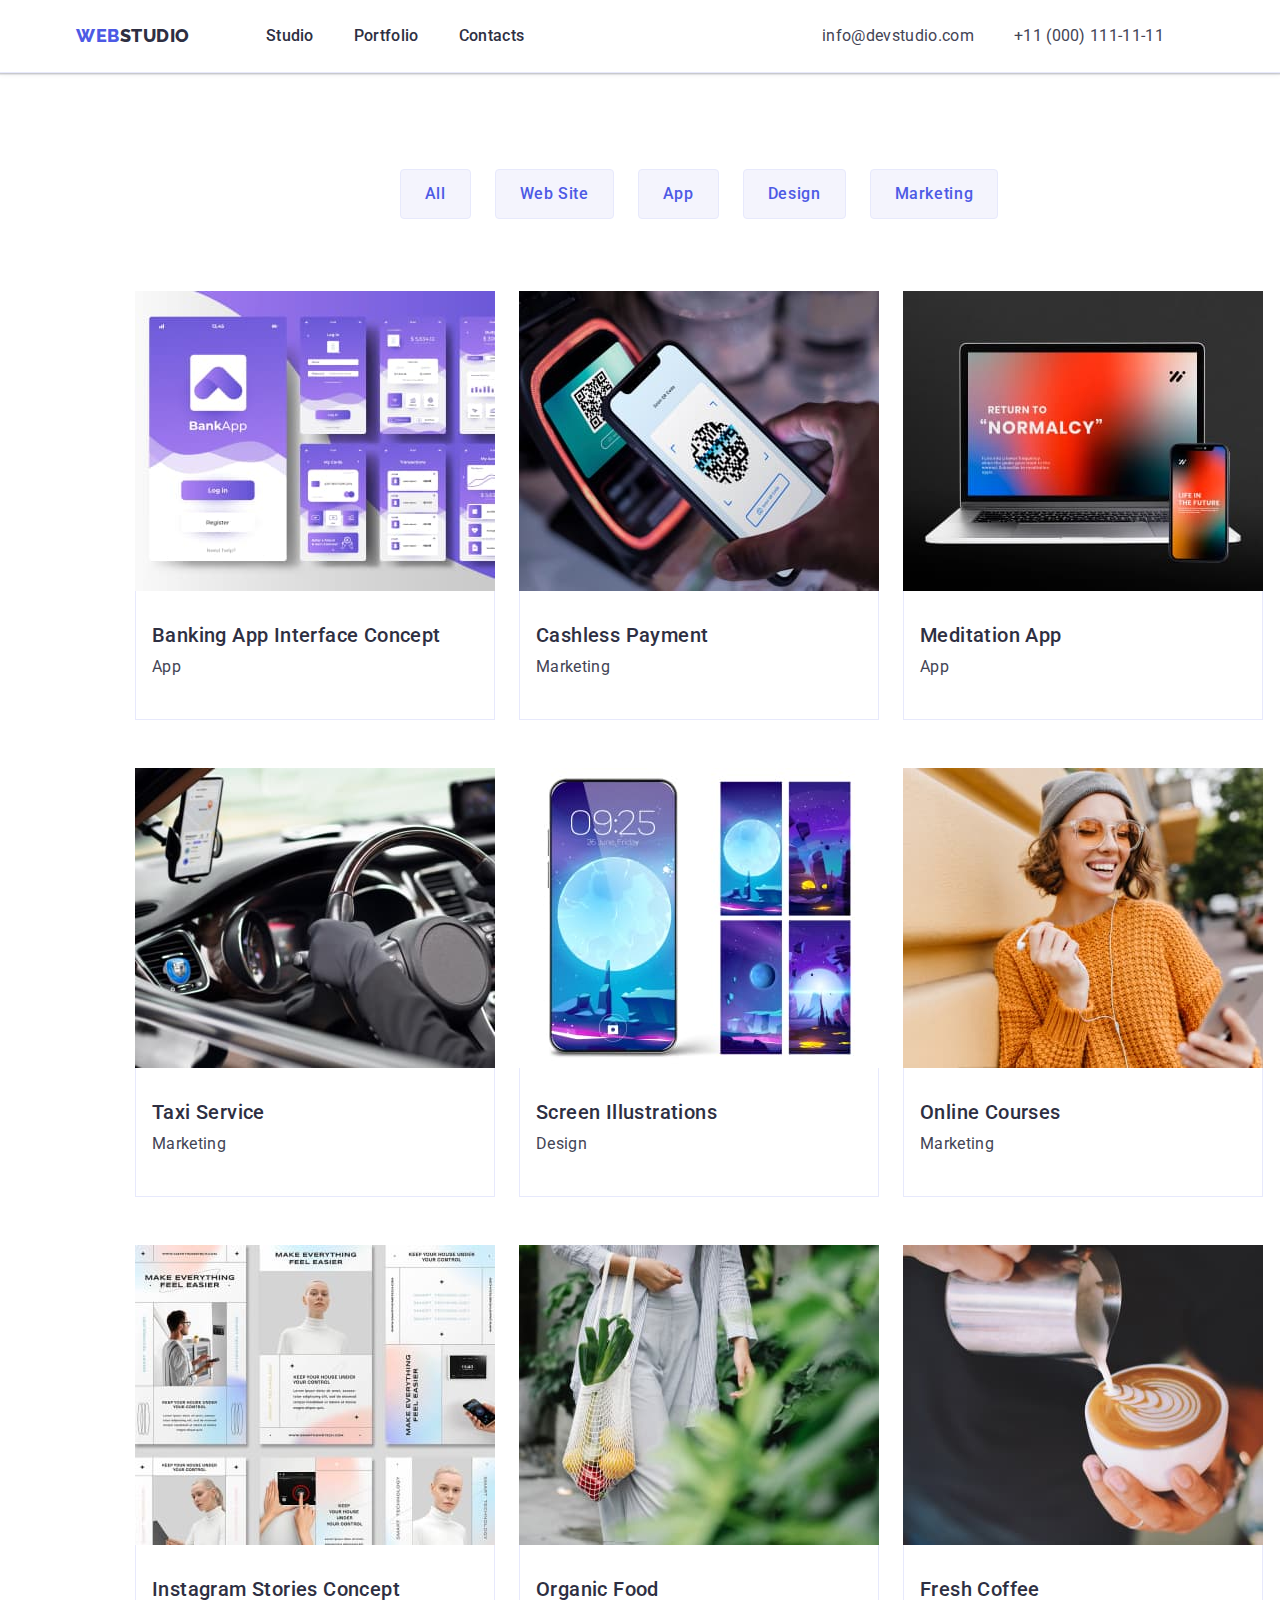
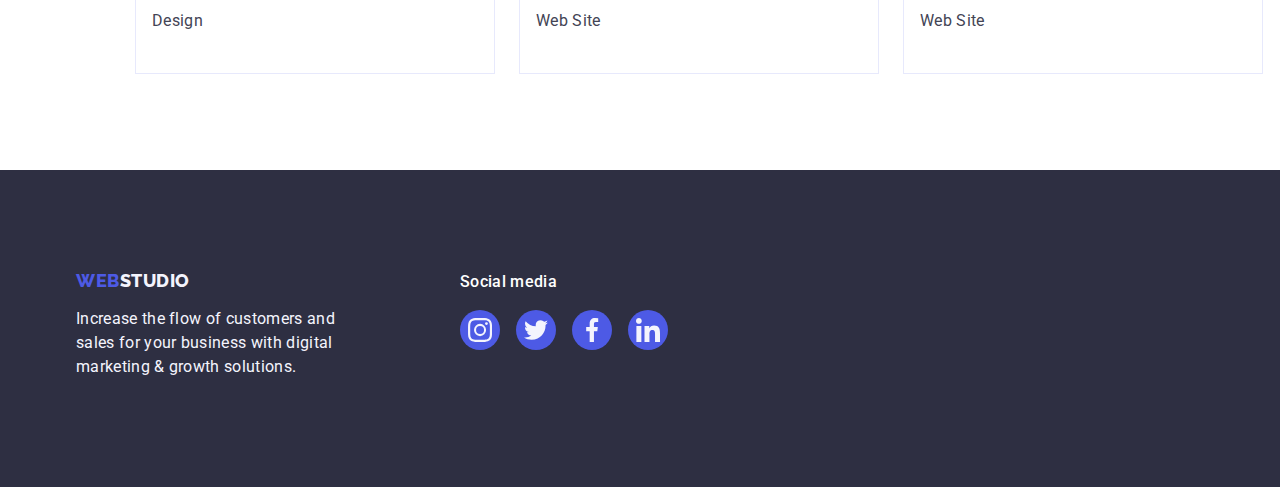
==== portfolio.html @ cb00b185 "Initial commit" ====
<!DOCTYPE html>
<html lang="en">
  <head>
    <meta charset="UTF-8" />
    <meta http-equiv="X-UA-Compatible" content="IE=edge" />
    <meta name="viewport" content="width=device-width, initial-scale=1.0" />
    <title>Portfolio</title>
    <link rel="stylesheet" href="https://cdn.jsdelivr.net/npm/modern-normalize@1.1.0/modern-normalize.min.css" />
    <link rel="preconnect" href="https://fonts.googleapis.com" />
    <link rel="preconnect" href="https://fonts.gstatic.com" crossorigin />
    <link href="https://fonts.googleapis.com/css2?family=Raleway:wght@800&family=Roboto:wght@400;500;700;900&display=swap" rel="stylesheet" />

    <link rel="stylesheet" href="./css/styles.css" />
  </head>
  <body class="me">
    <!-- Header -->

    <header class="page-header">
      <div class="container page-header-container">
        <nav class="page-nav">
          <a href="./portfolio.html" class="link logo">Web<span class="logo-two">Studio</span></a>

          <ul class="menu list">
            <li class="menu-item"><a class="menu-link link" href="./index.html">Studio</a></li>
            <li class="menu-item"><a class="menu-link link" href="./portfolio.html">Portfolio</a></li>
            <li class="menu-item"><a class="menu-link link" href="">Contacts</a></li>
          </ul>
        </nav>

        <address class="adress-header">
          <ul class="contacts list">
            <li class="menu-item"><a class="menu-link-contacts link" href="mailto:info@devstudio.com">info@devstudio.com</a></li>
            <li class="menu-item"><a class="menu-link-contacts link" href="tel:+110001111111">+11 (000) 111-11-11</a></li>
          </ul>
        </address>
      </div>
    </header>
    <main>
      <section class="portfolio-section">
        <div class="container">
          <h1 class="visually-hidden">Portfolio</h1>

          <!-- Buttons -->

          <ul class="list page-header-port-container">
            <li class="buttons-item"><button class="modal-portfolio-btn" type="button">All</button></li>
            <li class="buttons-item"><button class="modal-portfolio-btn" type="button">Web Site</button></li>
            <li class="buttons-item"><button class="modal-portfolio-btn" type="button">App</button></li>
            <li class="buttons-item"><button class="modal-portfolio-btn" type="button">Design</button></li>
            <li class="buttons-item"><button class="modal-portfolio-btn" type="button">Marketing</button></li>
          </ul>

          <!-- Main section -->

          <ul class="list portfolio-flex">
            <li class="portfolio-item">
              <a href="" class="link link-hover">
                <img src="./images/portfolio_first_part/bank_app.jpg" alt="Bank app" width="360" height="300" />
                <div class="portfolio-wrapper-inside">
                  <h2 class="section-paragraf-portfolio">Banking App Interface Concept</h2>
                  <p class="section-description section-descrip-theme-light-portfolio">App</p>
                </div>
              </a>
            </li>

            <li class="portfolio-item">
              <a href="" class="link link-hover">
                <img src="./images/portfolio_first_part/cash_pay.jpg" alt="Cash pay" width="360" height="300" />
                <div class="portfolio-wrapper-inside">
                  <h2 class="section-paragraf-portfolio">Cashless Payment</h2>
                  <p class="section-description section-descrip-theme-light-portfolio">Marketing</p>
                </div>
              </a>
            </li>

            <li class="portfolio-item">
              <a href="" class="link link-hover">
                <img src="./images/portfolio_first_part/meditation_app.jpg" alt="Meditation app" width="360" height="300" />
                <div class="portfolio-wrapper-inside">
                  <h2 class="section-paragraf-portfolio">Meditation App</h2>
                  <p class="section-description section-descrip-theme-light-portfolio">App</p>
                </div>
              </a>
            </li>

            <li class="portfolio-item">
              <a href="" class="link link-hover">
                <img src="./images/portfolio_second_part/taxi_serv.jpg" alt="Taxi serv" width="360" height="300" />
                <div class="portfolio-wrapper-inside">
                  <h2 class="section-paragraf-portfolio">Taxi Service</h2>
                  <p class="section-description section-descrip-theme-light-portfolio">Marketing</p>
                </div>
              </a>
            </li>

            <li class="portfolio-item">
              <a href="" class="link link-hover">
                <img src="./images/portfolio_second_part/screen.jpg" alt="Screen" width="360" height="300" />
                <div class="portfolio-wrapper-inside">
                  <h2 class="section-paragraf-portfolio">Screen Illustrations</h2>
                  <p class="section-description section-descrip-theme-light-portfolio">Design</p>
                </div>
              </a>
            </li>

            <li class="portfolio-item">
              <a href="" class="link link-hover">
                <img src="./images/portfolio_second_part/online_courses.jpg" alt="Online courses" width="360" height="300" />
                <div class="portfolio-wrapper-inside">
                  <h2 class="section-paragraf-portfolio">Online Courses</h2>
                  <p class="section-description section-descrip-theme-light-portfolio">Marketing</p>
                </div>
              </a>
            </li>

            <li class="portfolio-item">
              <a href="" class="link link-hover">
                <img src="./images/portfolio_third_part/inst_stories.jpg" alt="Inst stories" width="360" height="300" />
                <div class="portfolio-wrapper-inside">
                  <h2 class="section-paragraf-portfolio">Instagram Stories Concept</h2>
                  <p class="section-description section-descrip-theme-light-portfolio">Design</p>
                </div>
              </a>
            </li>

            <li class="portfolio-item">
              <a href="" class="link link-hover">
                <img src="./images/portfolio_third_part/organic_food.jpg" alt="Organic food" width="360" height="300" />
                <div class="portfolio-wrapper-inside">
                  <h2 class="section-paragraf-portfolio">Organic Food</h2>
                  <p class="section-description section-descrip-theme-light-portfolio">Web Site</p>
                </div>
              </a>
            </li>

            <li class="portfolio-item">
              <a href="" class="link link-hover">
                <img src="./images/portfolio_third_part/fresh_coffee.jpg" alt="Fresh coffee" width="360" height="300" />
                <div class="portfolio-wrapper-inside">
                  <h2 class="section-paragraf-portfolio">Fresh Coffee</h2>
                  <p class="section-description section-descrip-theme-light-portfolio">Web Site</p>
                </div>
              </a>
            </li>
          </ul>
        </div>
      </section>
    </main>

    <!-- Footer -->

    <footer class="footer-page">
      <div class="container footer-icons">
        <div>
          <a href="./portfolio.html" class="link logo-footer logo-tog">Web<span class="logo-footer-two">Studio</span></a>
          <p class="section-description section-descrip-theme-dark section-description-ph">
            Increase the flow of customers and sales for your business with digital marketing & growth solutions.
          </p>
        </div>
        <div>
          <p class="social-media">Social media</p>
          <ul class="list footer-ul">
            <li class="footer-li">
              <a href="" class="footer-a">
                <svg class="footer-svg" width="24" height="24">
                  <use class="" href="./images/icon.svg#icon-instagram"></use>
                </svg>
              </a>
            </li>
            <li class="footer-li">
              <a href="" class="footer-a">
                <svg class="footer-svg" width="24" height="24">
                  <use class="" href="./images/icon.svg#icon-twitter"></use>
                </svg>
              </a>
            </li>
            <li class="footer-li">
              <a href="" class="footer-a">
                <svg class="footer-svg" width="24" height="24">
                  <use class="" href="./images/icon.svg#icon-facebook"></use>
                </svg>
              </a>
            </li>
            <li class="footer-li">
              <a href="" class="footer-a">
                <svg class="footer-svg" width="24" height="24">
                  <use class="" href="./images/icon.svg#icon-linkedin"></use>
                </svg>
              </a>
            </li>
          </ul>
        </div>
      </div>
    </footer>
  </body>
</html>
---- css/styles.css ----
:root {
    --accent-color: #FFFFFF;
    --accent-bg-color: #404BBF;;
    --primary-text-color: #2E2F42;
    --secondary-text-color: #434455;
    --primary-font: 'Roboto', sans-serif;
    --secondary-font: 'Raleway',sans-serif;
    --logo-footer: #4D5AE5;
    --logo-footer-two: #F4F4FD;
}


h1,
h2,
h3,
h4,
h5,
h6,
p {
    margin-top: 0;
    margin-bottom: 0;
}

ul,
ol
 {
    margin-top: 0;
    margin-bottom: 0;
    padding-left: 0;
}

img {
    display: block;
}

button {
    cursor: pointer;
}

.list {
    list-style: none;
}

.link {
    text-decoration: none;
}

body {
    background-color: #FFFFFF;
    color: #434455;
    font-family: var(--primary-font);
}

.container {
    width: 1158px;
    margin-left: auto;
    margin-right: auto;
    padding-left: 15px;
    padding-right: 15px;
}


/* ========================= COMPONENTS =========================== */

/* LOGOTYPE HEADER */


.logo {
    display: block;
    padding-top: 24px;
    padding-bottom: 24px;
    margin-right: 76px;
    font-family: "Raleway", sans-serif;
    font-weight: 800;
    font-size: 18px;
    line-height: 1.17;
    align-items: center;
    letter-spacing: 0.03em;
    text-transform: uppercase;
    color: #4D5AE5;
}

.logo-two {
    font-family: "Raleway", sans-serif;
    font-weight: 800;
    font-size: 18px;
    line-height: 1.17;
    align-items: center;
    letter-spacing: 0.03em;
    text-transform: uppercase;
    color: var(--primary-text-color);
}




/* Contacts header */

.menu-link {
    padding-top: 24px;
    padding-bottom: 24px;
    display: block;
    font-weight: 500;
    font-size: 16px;
    line-height: 1.5;
    letter-spacing: 0.02em;
    color: var(--primary-text-color);

}

.menu-link:hover,
.menu-link:focus {
    color: #404BBF;
}

.menu-link-contacts {
    padding-top: 24px;
    padding-bottom: 24px;
    display: block;
    font-size: 16px;
    line-height: 1.5;
    letter-spacing: 0.02em;
    color: var(--secondary-text-color);
}

.menu-link-contacts:hover,
.menu-link-contacts:focus {
    color: #404BBF;
}

/* MAIN */


.section-main {
    margin-bottom: 72px;
    font-weight: 700;
    font-size: 36px;
    line-height: 1.11;
    text-align: center;
    letter-spacing: 0.02em;
    text-transform: capitalize;
    color: var(--primary-text-color);
}

.section-paragraf {
    margin-bottom: 8px;
    font-weight: 500;
    font-size: 20px;
    line-height: 1.2;
    letter-spacing: 0.02em;
   
}

.section-paragraf-members {
    text-align: center;
}



.section-paragraf-portfolio {
    margin-bottom: 8px;
    font-weight: 500;
    font-size: 20px;
    line-height: 1.2;
    letter-spacing: 0.02em;
    color: var(--primary-text-color)
} 

.section-description{
    font-size: 16px;
    line-height: 1.5;
    letter-spacing: 0.02em;
    margin-bottom: 8px;
}


.section-descrip-theme-light {
    color: var(--secondary-text-color);
    text-align: center;
}

.section-descrip-theme-light-ind {
    color: var(--secondary-text-color);
}

.section-descrip-theme-light-portfolio {
    color: var(--secondary-text-color);

}

.section-descrip-theme-dark {
    color: #F4F4FD;

}

/* PORTFOLIO BUTTONS */

.modal-portfolio-btn {
    border-radius: 4px;
    display: inline-block;
    border: 1px solid #E7E9FC;
    padding: 12px 24px;
    min-width: 69px;
    font-family: 'Roboto', sans-serif;
    font-weight: 500;
    font-size: 16px;
    line-height: 1.5;
    text-align: center;
    letter-spacing: 0.04em;
    background-color: #F4F4FD;
    color: #4D5AE5;
}

.modal-portfolio-btn:hover,
.modal-portfolio-btn:focus {
    background-color: var(--accent-bg-color);

    color: var(--accent-color);
    
    border: 1px solid transparent;
    border-radius: 4px;
    box-shadow: 0px 3px 1px rgba(0, 0, 0, 0.1), 0px 2px 1px rgba(0, 0, 0, 0.08), 0px 2px 2px rgba(0, 0, 0, 0.12);
    border-radius: 4px;
    
 
}

.buttons-item:hover {

}

.visually-hidden {
    position: absolute;
    width: 1px;
    height: 1px;
    margin: -1px;
    border: 0;
    padding: 0;
    white-space: nowrap;
    clip-path: inset(100%);
    clip: rect(0 0 0 0);
    overflow: hidden;
}

/* ========================= /COMPONENTS ========================== */

/* ============================ HEADER ============================ */

.page-header {
    border-bottom: 1px solid #e7e9fc;
    box-shadow: 0px 2px 1px rgba(46, 47, 66, 0.08), 0px 1px 1px rgba(46, 47, 66, 0.16), 0px 1px 6px rgba(46, 47, 66, 0.08)
}

.adress-header {
    font-style: normal;
    margin-left: auto;
}

.page-header-container {
    display: flex;
    align-items: center;
}

.page-nav {
    display: flex;
    align-items: center;
}

.menu {
    display: flex;
    align-items: center;
}

.menu-item {
    margin-right: 40px;
}

.menu-item:not(:last-child) {
    margin-right: 40px;
}


.contacts {
    display: flex;
    align-items: center;
}

/* =========================== /HEADER ============================ */

/* ============================ HERO ============================== */

.hero {
    background-color: var(--primary-text-color);
    padding-top: 188px;
    padding-bottom: 188px;
    background-image: linear-gradient(rgba(46, 47, 66, 0.7), rgba(46, 47, 66, 0.7)), 
    url("../images/background/bg.jpg");
    background-size: cover;
    max-width: 1440px;
    background-repeat: no-repeat;
    background-position: center;
    margin-left: auto;
    margin-right: auto;
}

.main-title {
    margin-left: auto;
    margin-right: auto;
    margin-top: 0;
    margin-bottom: 48px;
    max-width: 496px;
    font-weight: 700;
    font-size: 56px;
    line-height: 1.07;
    letter-spacing: 0.02em;
    color: #FFFFFF;
    text-align: center;
}

.modal-btn {
    border-radius: 4px;
    margin-left: auto;
    margin-right: auto;
    min-width: 169px;
    display: block;
    height: 56px;
    border: none;
    font-family: 'Roboto', sans-serif;
    font-weight: 500;
    font-size: 16px;
    line-height: 1.5;
    align-items: center;
    letter-spacing: 0.04em;
    color: #FFFFFF;
    background-color: #4D5AE5;
}

    .modal-btn:hover,
    .modal-btn:focus {
        background-color: var(--accent-bg-color);
    }
    /* .container-hero {
        padding-top: 188px;
        padding-bottom: 188px;
        
} */

/* =========================== /HERO ============================ */


/* =========================== MAIN ============================ */

/* Description text flex */


.descripption-flex {
    display: flex;
    flex-wrap: wrap;
    gap: 24px;
}

.description-item {
    width: 264px;

}

.description-item:nth-child(4n) {
    margin-right: 0;
}

.descripption-section {
    padding-top: 120px;
    padding-bottom: 120px;
}

.container-description {
    display: flex;
    align-items: center;
    justify-content: center;
    height: 112px;
    background-color: #f4f4fd;
    border-radius: 4px;
    margin-bottom: 8px;

}

/* What are we doing photos flex */

.photos-flex {
    display: flex;
    flex-wrap: wrap;
    gap: 24px;
}

.photos-item {
    width: 360px; 
}

.photos-item:nth-child(3n) {
    margin-right: 0;
}

.photos-section {
    padding-bottom: 120px;
}

/* The members of a team flex */

.members-flex {
    display: flex;
    flex-wrap: wrap;
    gap: 24px;
}

.employee-page{
    background-color: #F4F4FD;
    padding: 120px 0;
}

.employee-item {
    background-color: #FFFFFF;
    width: 264px;
    background: #FFFFFF;
    box-shadow: 0px 1px 6px rgba(46, 47, 66, 0.08), 0px 1px 1px rgba(46, 47, 66, 0.16), 0px 2px 1px rgba(46, 47, 66, 0.08);
    border-radius: 0px 0px 4px 4px;
}

.employee-item:nth-child(4n) {
    margin-right: 0;
}


.employee-wrapper-inside {
    border-radius: 0px 0px 4px 4px;
    padding: 32px 0;
}


/* Customers */


.customers {
    margin-left: auto;
    margin-right: auto;
    font-weight: 700;
    font-size: 36px;
    line-height: 1.1;
    text-align: center;
    letter-spacing: 0.02em;
    text-transform: capitalize;
    color: var(--primary-text-color);
    margin-bottom: 72px;

}


.icandoit {
    fill: currentColor;
}

.customers-page {
    padding-top: 120px;
    padding-bottom: 120px;
}

.customers-list {
    display: flex;
    gap: 24px;

}

.customers-list_item-link {
    display: flex;
    border: 1px solid #8E8F99;
    border-radius: 4px;
    width: 168px;
    height: 88px;
    align-items: center;
    justify-content: center;
    color: #afb1b8;
    ;
}

.customers-list_item-link:hover,
.customers-list_item-link:focus {
    border-color: #404bbf;
    color: #404bbf;
}



/* Main section portfolio */


.portfolio-section {
    padding: 96px 120px;
}

.portfolio-flex {
    display: flex;
    flex-wrap: wrap;
    column-gap: 24px;
    row-gap: 48px;
}

.portfolio-item {
    width: calc((100% - 48px) / 3);
}

/* .portfolio-item:hover {
    border: 1px solid #F4F4FD;
    box-shadow: 0px 1px 6px rgba(46, 47, 66, 0.08), 0px 1px 1px rgba(46, 47, 66, 0.16), 0px 2px 1px rgba(46, 47, 66, 0.08);
} */

.link-hover {
    display: block;
}

.link-hover:hover,
.link-hover:focus {
    border: 1px solid #F4F4FD;
    box-shadow: 0px 1px 6px rgba(46, 47, 66, 0.08), 0px 1px 1px rgba(46, 47, 66, 0.16), 0px 2px 1px rgba(46, 47, 66, 0.08);
}



.portfolio-wrapper-inside {
    border: 1px solid #e7e9fc;
    padding: 32px 16px;
    border-top: none;
}

/* =========================== MAIN ============================ */



/* =========================== FOOTER ============================ */

.footer-page {
    background-color: var(--primary-text-color);
}

.logo-footer {
    font-family: 'Raleway', sans-serif;
    font-weight: 800;
    font-size: 18px;
    line-height: 1.17;
    letter-spacing: 0.03em;
    text-transform: uppercase;
    color: var(--logo-footer);
}

.logo-footer-two {
    font-family: 'Raleway', sans-serif;
    font-weight: 800;
    font-size: 18px;
    line-height: 1.17;
    letter-spacing: 0.03em;
    text-transform: uppercase;
    color: var(--logo-footer-two);
}

.footer-icons {
    display: flex;
    align-self: baseline;
    align-items: baseline;
    gap: 120px;
    
}

/* =========================== FOOTER ============================ */




/* =========================== BOTTONS PORTFOLIO ============================ */

.page-header-port-container {
    display: flex;
    justify-content: center;
    align-items: center;
    gap: 24px;
    margin-bottom: 72px;
}


/* =========================== /BOTTONS PORTFOLIO ============================ */



/* =========================== FOOTER PORTFOLIO ============================ */


.footer-page {
    padding-top: 100px;
    padding-bottom: 100px;
}


.section-description-ph {
    width: 264px;
}

.logo-tog {
    display: flex;
    margin-bottom: 16px;
    align-items: center;
}

.social-media {
    height: 24px;
    margin-bottom: 16px;
    font-weight: 500;
    font-size: 16px;
    line-height: 1.5;
    letter-spacing: 0.02em;
    color: #FFFFFF;
}

.footer-ul {
    display: flex;
    gap: 16px;
}


.footer-a {
    width: 100%;
    height: 100%;
    background-color: #4d5ae5;
    border-radius: 50%;
    display: flex;
    align-items: center;
    justify-content: center;
}

.footer-a:hover,
.footer-a:focus {
    background-color: #31d0aa;
}

.footer-li {
    width: 40px;
    height: 40px;
}

.footer-svg {
    fill: #f4f4fd;
}


/* .footer-a {
    width: 100%;
    height: 100%;
    background-color: #4d5ae5;
    
} */


/* =========================== /FOOTER PORTFOLIO ============================ */



.members-list {
    display: flex;
    justify-content: center;
    gap: 24px;
}

/* style-members */

.style-members {
    width: 100%;
    height: 100%;
}

.style-members {
    width: 40px;
    height: 40px;
    background-color: #4d5ae5;
    border-radius: 50%;
    display: flex;
    align-items: center;
    justify-content: center;
}

.style-members:hover,
.style-members:focus {
    background-color: #404bbf;
}

.members-svg {
    fill: #F4F4FD;
}







/* .icandoit {
    fill: #8E8F99;
}

.icandoit:hover,
.icandoit:focus {
    fill: #404bbf;
} */





/* .i-can-do-it-2 {
    background-color: #8E8F99;
    padding: 50px;
}

.actions {
    display: flex;

    padding: 0;
    margin: 0;
    outline: 1px solid red;
    list-style: none;
}

.button {
    padding: 0;
    border: none;
    width: 100px;
    height: 100px;
    border-radius: 50%;
    color: blue;
    background-color: coral;
}

/* .button-icon {
    width: 40px;
    height: 40px;
} */

/* .button-icon:hover {
    fill: brown;
}

.button:hover {
    background-color: deeppink;
} */ */


/* .i-can-do-it-1 {
    margin-left: auto;
    margin-right: auto;
    font-weight: 700;
    font-size: 36px;
    line-height: 1.1;
    text-align: center;
    letter-spacing: 0.02em;
    text-transform: capitalize;
    color: var(--primary-text-color);
    margin-bottom: 72px;
}

.i-can-do-it-3 {
    margin-bottom: 72px;
    font-weight: 450;
    font-size: 36px;
    line-height: 1.11;
    text-align: center;
    letter-spacing: 0.02em;
    text-transform: capitalize;
    color: var(--primary-text-color);
} */
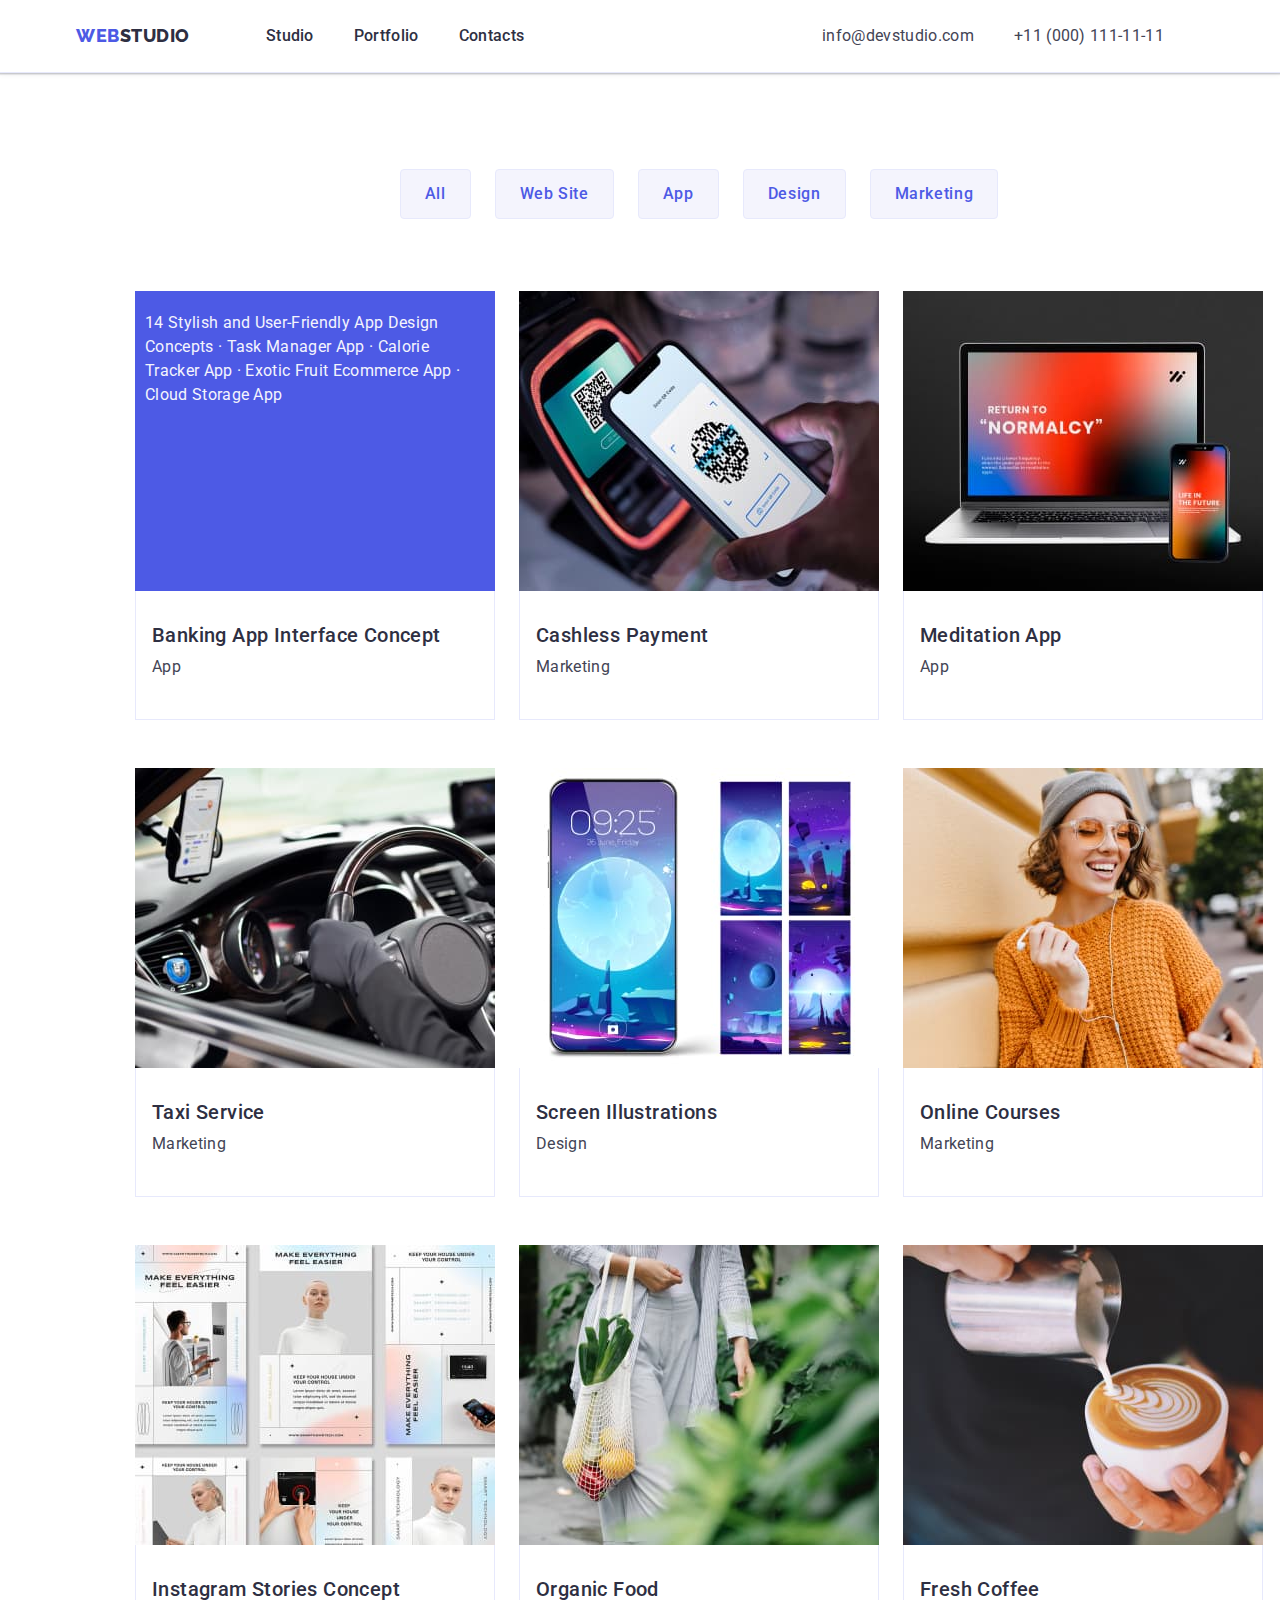
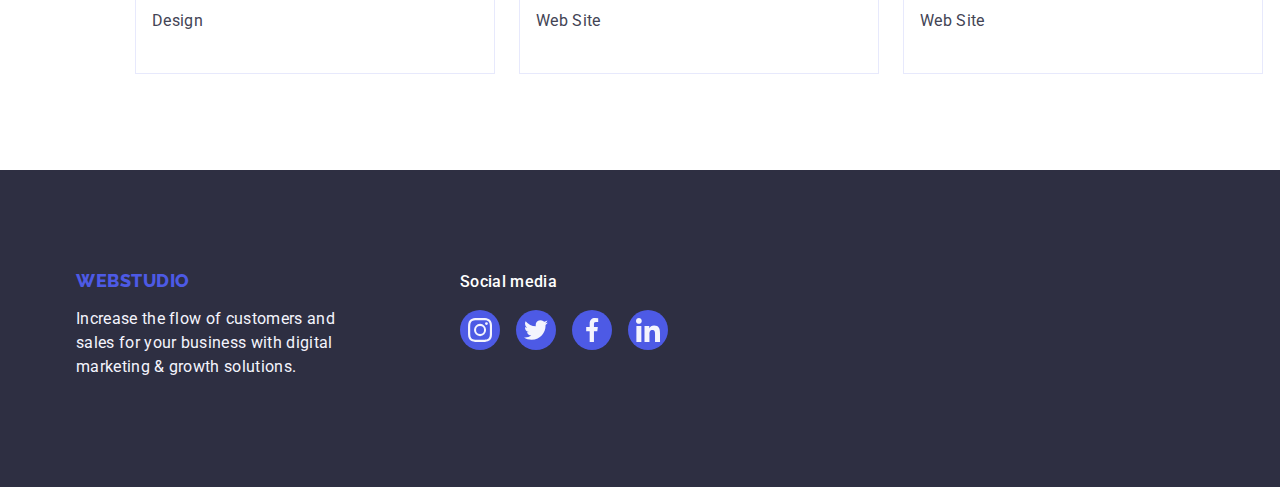
==== commit 526e45b7: "1" ====
--- a/portfolio.html
+++ b/portfolio.html
@@ -55,7 +55,14 @@
           <ul class="list portfolio-flex">
             <li class="portfolio-item">
               <a href="" class="link link-hover">
-                <img src="./images/portfolio_first_part/bank_app.jpg" alt="Bank app" width="360" height="300" />
+                <div class="portfolio-list-limk-wrapper">
+                  <img src="./images/portfolio_first_part/bank_app.jpg" alt="Bank app" width="360" height="300" />
+                  <p class="overlay">
+                    14 Stylish and User-Friendly App Design Concepts · Task Manager App · Calorie Tracker App · Exotic Fruit Ecommerce App · Cloud
+                    Storage App
+                  </p>
+                </div>
+
                 <div class="portfolio-wrapper-inside">
                   <h2 class="section-paragraf-portfolio">Banking App Interface Concept</h2>
                   <p class="section-description section-descrip-theme-light-portfolio">App</p>
--- a/css/styles.css
+++ b/css/styles.css
@@ -1,13 +1,13 @@
 
 :root {
-    --accent-color: #FFFFFF;
+    --white-color: #FFFFFF;
     --accent-bg-color: #404BBF;;
     --primary-text-color: #2E2F42;
     --secondary-text-color: #434455;
     --primary-font: 'Roboto', sans-serif;
     --secondary-font: 'Raleway',sans-serif;
     --logo-footer: #4D5AE5;
-    --logo-footer-two: #F4F4FD;
+    --white-color-secondary: #F4F4FD;
 }
 
 
@@ -47,8 +47,8 @@
 }
 
 body {
-    background-color: #FFFFFF;
-    color: #434455;
+    background-color: var(--white-color);
+    color: var(--secondary-text-color);
     font-family: var(--primary-font);
 }
 
@@ -78,7 +78,7 @@
     align-items: center;
     letter-spacing: 0.03em;
     text-transform: uppercase;
-    color: #4D5AE5;
+    color: var(--logo-footer);
 }
 
 .logo-two {
@@ -91,9 +91,6 @@
     text-transform: uppercase;
     color: var(--primary-text-color);
 }
-
-
-
 
 /* Contacts header */
 
@@ -106,12 +103,11 @@
     line-height: 1.5;
     letter-spacing: 0.02em;
     color: var(--primary-text-color);
-
 }
 
 .menu-link:hover,
 .menu-link:focus {
-    color: #404BBF;
+    color: var(--accent-bg-color);
 }
 
 .menu-link-contacts {
@@ -126,11 +122,10 @@
 
 .menu-link-contacts:hover,
 .menu-link-contacts:focus {
-    color: #404BBF;
+    color: var(--accent-bg-color);
 }
 
 /* MAIN */
-
 
 .section-main {
     margin-bottom: 72px;
@@ -149,14 +144,11 @@
     font-size: 20px;
     line-height: 1.2;
     letter-spacing: 0.02em;
-   
 }
 
 .section-paragraf-members {
     text-align: center;
 }
-
-
 
 .section-paragraf-portfolio {
     margin-bottom: 8px;
@@ -174,7 +166,6 @@
     margin-bottom: 8px;
 }
 
-
 .section-descrip-theme-light {
     color: var(--secondary-text-color);
     text-align: center;
@@ -186,12 +177,10 @@
 
 .section-descrip-theme-light-portfolio {
     color: var(--secondary-text-color);
-
 }
 
 .section-descrip-theme-dark {
-    color: #F4F4FD;
-
+    color: var(--white-color-secondary);
 }
 
 /* PORTFOLIO BUTTONS */
@@ -208,26 +197,18 @@
     line-height: 1.5;
     text-align: center;
     letter-spacing: 0.04em;
-    background-color: #F4F4FD;
-    color: #4D5AE5;
+    background-color: var(--white-color-secondary);
+    color: var(--logo-footer);
 }
 
 .modal-portfolio-btn:hover,
 .modal-portfolio-btn:focus {
     background-color: var(--accent-bg-color);
-
-    color: var(--accent-color);
-    
+    color: var(--white-color-secondary);
     border: 1px solid transparent;
     border-radius: 4px;
     box-shadow: 0px 3px 1px rgba(0, 0, 0, 0.1), 0px 2px 1px rgba(0, 0, 0, 0.08), 0px 2px 2px rgba(0, 0, 0, 0.12);
     border-radius: 4px;
-    
- 
-}
-
-.buttons-item:hover {
-
 }
 
 .visually-hidden {
@@ -279,7 +260,6 @@
 .menu-item:not(:last-child) {
     margin-right: 40px;
 }
-
 
 .contacts {
     display: flex;
@@ -314,7 +294,7 @@
     font-size: 56px;
     line-height: 1.07;
     letter-spacing: 0.02em;
-    color: #FFFFFF;
+    color: var(--white-color);
     text-align: center;
 }
 
@@ -332,8 +312,8 @@
     line-height: 1.5;
     align-items: center;
     letter-spacing: 0.04em;
-    color: #FFFFFF;
-    background-color: #4D5AE5;
+    color: var(--white-color);
+    background-color: var(--logo-footer);
 }
 
     .modal-btn:hover,
@@ -379,7 +359,7 @@
     align-items: center;
     justify-content: center;
     height: 112px;
-    background-color: #f4f4fd;
+    background-color: var(--white-color-secondary);
     border-radius: 4px;
     margin-bottom: 8px;
 
@@ -414,14 +394,14 @@
 }
 
 .employee-page{
-    background-color: #F4F4FD;
+    background-color: var(--white-color-secondary);
     padding: 120px 0;
 }
 
 .employee-item {
-    background-color: #FFFFFF;
+    background-color: var(--white-color);
     width: 264px;
-    background: #FFFFFF;
+    background: var(--white-color);
     box-shadow: 0px 1px 6px rgba(46, 47, 66, 0.08), 0px 1px 1px rgba(46, 47, 66, 0.16), 0px 2px 1px rgba(46, 47, 66, 0.08);
     border-radius: 0px 0px 4px 4px;
 }
@@ -429,16 +409,13 @@
 .employee-item:nth-child(4n) {
     margin-right: 0;
 }
-
 
 .employee-wrapper-inside {
     border-radius: 0px 0px 4px 4px;
     padding: 32px 0;
 }
 
-
 /* Customers */
-
 
 .customers {
     margin-left: auto;
@@ -451,9 +428,7 @@
     text-transform: capitalize;
     color: var(--primary-text-color);
     margin-bottom: 72px;
-
-}
-
+}
 
 .icandoit {
     fill: currentColor;
@@ -467,7 +442,6 @@
 .customers-list {
     display: flex;
     gap: 24px;
-
 }
 
 .customers-list_item-link {
@@ -484,11 +458,9 @@
 
 .customers-list_item-link:hover,
 .customers-list_item-link:focus {
-    border-color: #404bbf;
-    color: #404bbf;
-}
-
-
+    border-color: var(--accent-bg-color);
+    color: var(--accent-bg-color);
+}
 
 /* Main section portfolio */
 
@@ -513,17 +485,15 @@
     box-shadow: 0px 1px 6px rgba(46, 47, 66, 0.08), 0px 1px 1px rgba(46, 47, 66, 0.16), 0px 2px 1px rgba(46, 47, 66, 0.08);
 } */
 
-.link-hover {
+/* .link-hover {
     display: block;
-}
+} */
 
 .link-hover:hover,
 .link-hover:focus {
     border: 1px solid #F4F4FD;
     box-shadow: 0px 1px 6px rgba(46, 47, 66, 0.08), 0px 1px 1px rgba(46, 47, 66, 0.16), 0px 2px 1px rgba(46, 47, 66, 0.08);
 }
-
-
 
 .portfolio-wrapper-inside {
     border: 1px solid #e7e9fc;
@@ -565,13 +535,10 @@
     display: flex;
     align-self: baseline;
     align-items: baseline;
-    gap: 120px;
-    
+    gap: 120px;  
 }
 
 /* =========================== FOOTER ============================ */
-
-
 
 
 /* =========================== BOTTONS PORTFOLIO ============================ */
@@ -584,9 +551,7 @@
     margin-bottom: 72px;
 }
 
-
 /* =========================== /BOTTONS PORTFOLIO ============================ */
-
 
 
 /* =========================== FOOTER PORTFOLIO ============================ */
@@ -596,7 +561,6 @@
     padding-top: 100px;
     padding-bottom: 100px;
 }
-
 
 .section-description-ph {
     width: 264px;
@@ -615,19 +579,18 @@
     font-size: 16px;
     line-height: 1.5;
     letter-spacing: 0.02em;
-    color: #FFFFFF;
+    color: var(--white-color);
 }
 
 .footer-ul {
     display: flex;
     gap: 16px;
 }
-
 
 .footer-a {
     width: 100%;
     height: 100%;
-    background-color: #4d5ae5;
+    background-color: var(--logo-footer);
     border-radius: 50%;
     display: flex;
     align-items: center;
@@ -645,7 +608,7 @@
 }
 
 .footer-svg {
-    fill: #f4f4fd;
+    fill: var(--white-color-secondary);
 }
 
 
@@ -656,10 +619,7 @@
     
 } */
 
-
 /* =========================== /FOOTER PORTFOLIO ============================ */
-
-
 
 .members-list {
     display: flex;
@@ -677,7 +637,7 @@
 .style-members {
     width: 40px;
     height: 40px;
-    background-color: #4d5ae5;
+    background-color: var(--logo-footer);
     border-radius: 50%;
     display: flex;
     align-items: center;
@@ -686,12 +646,51 @@
 
 .style-members:hover,
 .style-members:focus {
-    background-color: #404bbf;
+    background-color: var(--accent-bg-color);
 }
 
 .members-svg {
-    fill: #F4F4FD;
-}
+    fill: var(--white-color-secondary);
+}
+
+
+
+
+
+
+
+.overlay {
+    position: absolute;
+    left: 32px;
+    top: 40px;
+    font-size: 16px;
+    line-height: 1.5;
+    letter-spacing: 0.02em;
+    color: var(--white-color-secondary);
+    background-color: var(--logo-footer);
+
+    left: 0;
+    top: 0;
+    padding-top: 20px;
+    padding-bottom: 20px;
+    padding-left: 10px;
+    padding-right: 10px;
+    width: 100%;
+    height: 100%;
+}
+
+.portfolio-list-limk-wrapper {
+    position: relative;
+}
+
+.link-hover {
+    display: block;
+}
+
+
+
+
+
 
 
 
@@ -707,10 +706,6 @@
 .icandoit:focus {
     fill: #404bbf;
 } */
-
-
-
-
 
 /* .i-can-do-it-2 {
     background-color: #8E8F99;
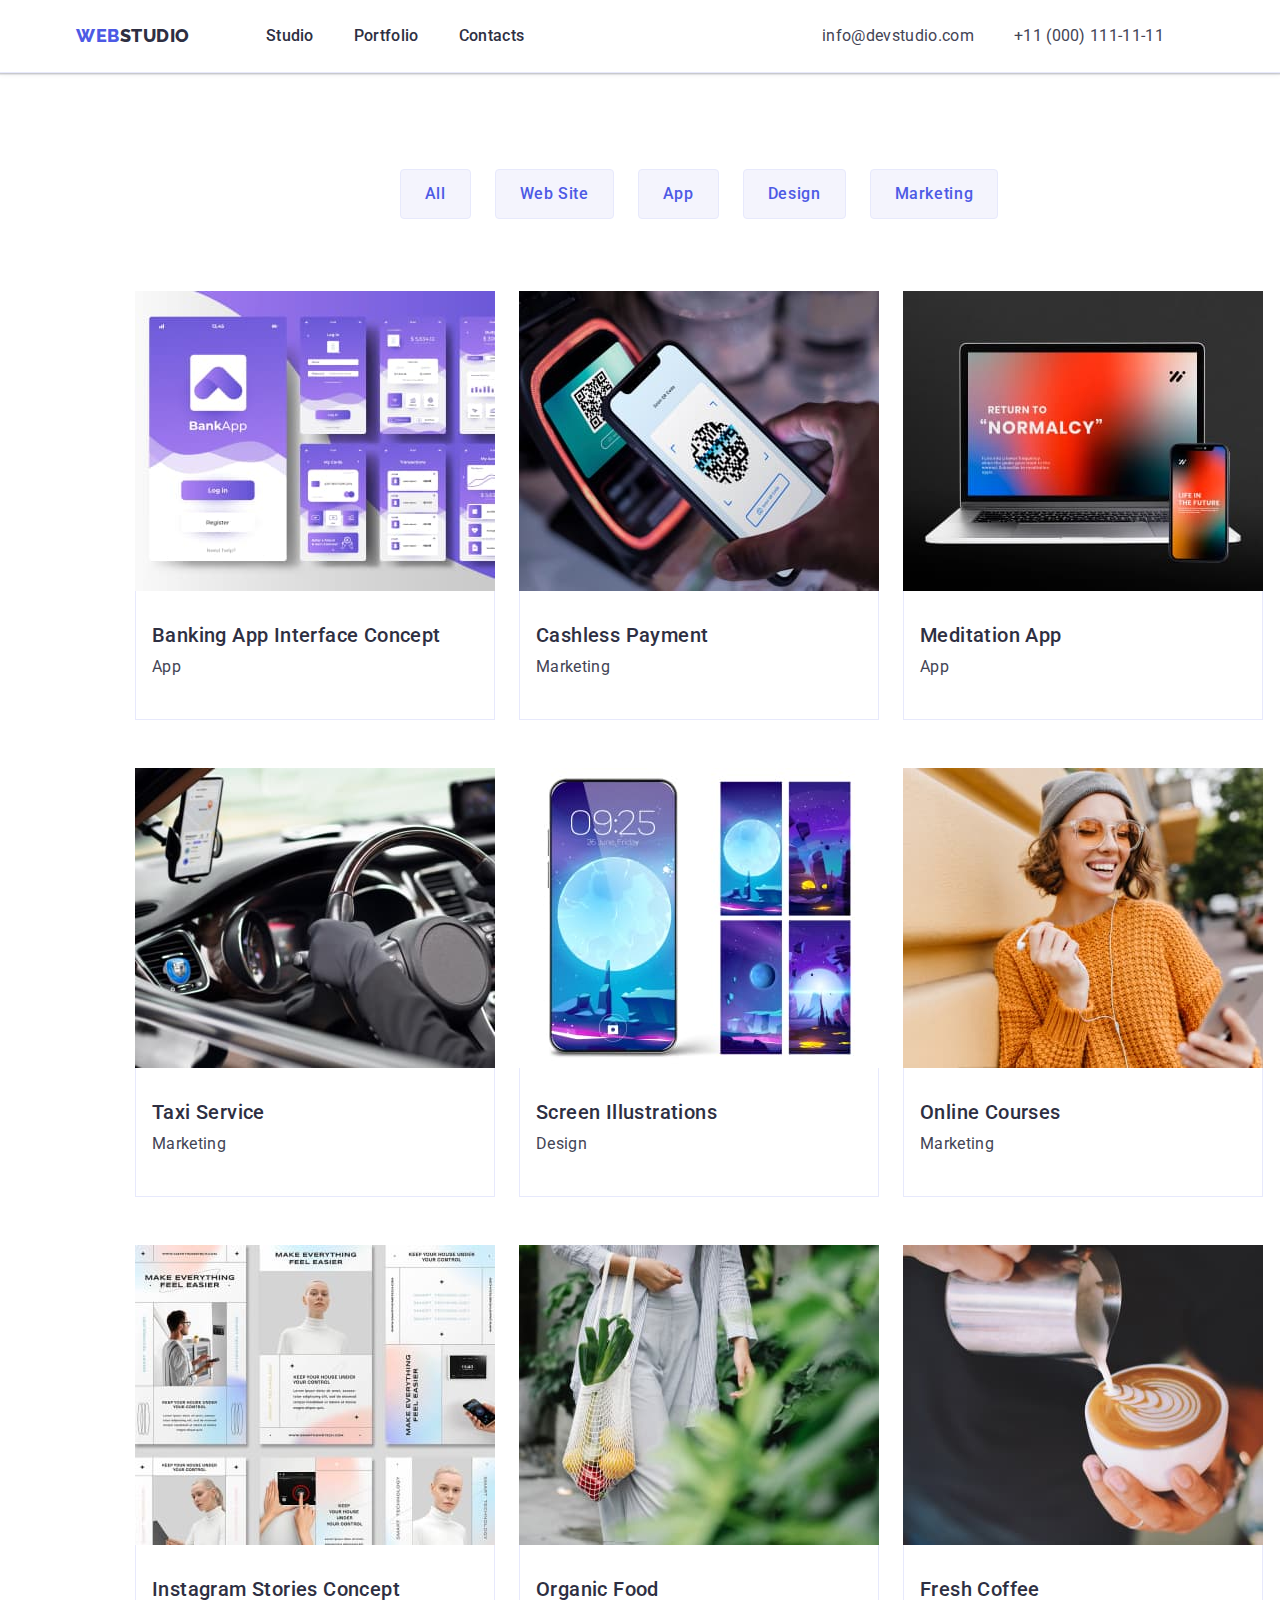
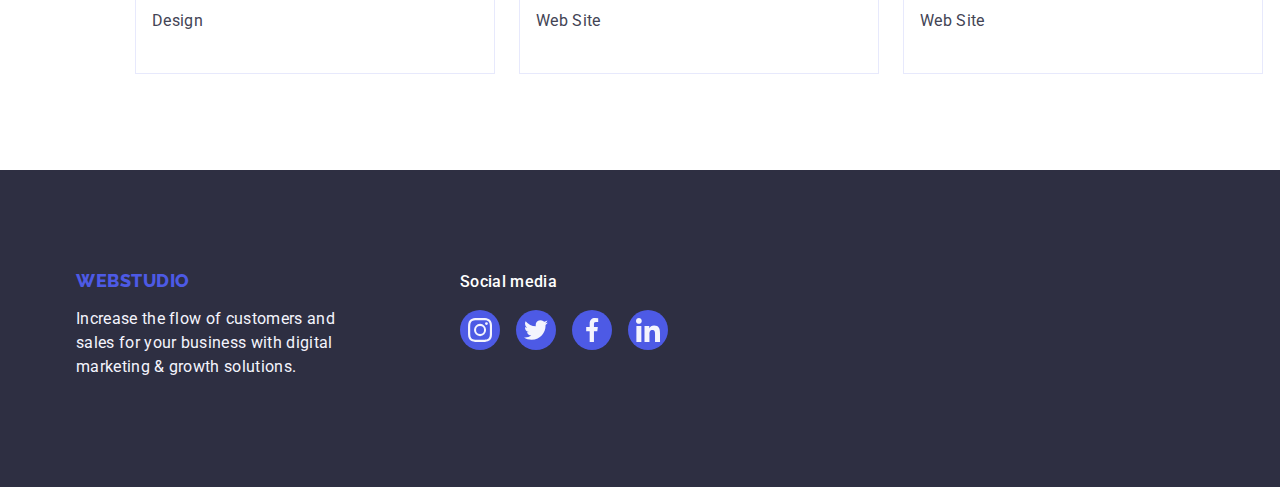
==== commit a57d5f18: "1" ====
--- a/portfolio.html
+++ b/portfolio.html
@@ -62,7 +62,6 @@
                     Storage App
                   </p>
                 </div>
-
                 <div class="portfolio-wrapper-inside">
                   <h2 class="section-paragraf-portfolio">Banking App Interface Concept</h2>
                   <p class="section-description section-descrip-theme-light-portfolio">App</p>
@@ -72,7 +71,13 @@
 
             <li class="portfolio-item">
               <a href="" class="link link-hover">
-                <img src="./images/portfolio_first_part/cash_pay.jpg" alt="Cash pay" width="360" height="300" />
+                <div class="portfolio-list-limk-wrapper">
+                  <img src="./images/portfolio_first_part/cash_pay.jpg" alt="Cash pay" width="360" height="300" />
+                  <p class="overlay">
+                    14 Stylish and User-Friendly App Design Concepts · Task Manager App · Calorie Tracker App · Exotic Fruit Ecommerce App · Cloud
+                    Storage App
+                  </p>
+                </div>
                 <div class="portfolio-wrapper-inside">
                   <h2 class="section-paragraf-portfolio">Cashless Payment</h2>
                   <p class="section-description section-descrip-theme-light-portfolio">Marketing</p>
@@ -82,7 +87,13 @@
 
             <li class="portfolio-item">
               <a href="" class="link link-hover">
-                <img src="./images/portfolio_first_part/meditation_app.jpg" alt="Meditation app" width="360" height="300" />
+                <div class="portfolio-list-limk-wrapper">
+                  <img src="./images/portfolio_first_part/meditation_app.jpg" alt="Meditation app" width="360" height="300" />
+                  <p class="overlay">
+                    14 Stylish and User-Friendly App Design Concepts · Task Manager App · Calorie Tracker App · Exotic Fruit Ecommerce App · Cloud
+                    Storage App
+                  </p>
+                </div>
                 <div class="portfolio-wrapper-inside">
                   <h2 class="section-paragraf-portfolio">Meditation App</h2>
                   <p class="section-description section-descrip-theme-light-portfolio">App</p>
@@ -92,7 +103,13 @@
 
             <li class="portfolio-item">
               <a href="" class="link link-hover">
-                <img src="./images/portfolio_second_part/taxi_serv.jpg" alt="Taxi serv" width="360" height="300" />
+                <div class="portfolio-list-limk-wrapper">
+                  <img src="./images/portfolio_second_part/taxi_serv.jpg" alt="Taxi serv" width="360" height="300" />
+                  <p class="overlay">
+                    14 Stylish and User-Friendly App Design Concepts · Task Manager App · Calorie Tracker App · Exotic Fruit Ecommerce App · Cloud
+                    Storage App
+                  </p>
+                </div>
                 <div class="portfolio-wrapper-inside">
                   <h2 class="section-paragraf-portfolio">Taxi Service</h2>
                   <p class="section-description section-descrip-theme-light-portfolio">Marketing</p>
@@ -102,7 +119,13 @@
 
             <li class="portfolio-item">
               <a href="" class="link link-hover">
-                <img src="./images/portfolio_second_part/screen.jpg" alt="Screen" width="360" height="300" />
+                <div class="portfolio-list-limk-wrapper">
+                  <img src="./images/portfolio_second_part/screen.jpg" alt="Screen" width="360" height="300" />
+                  <p class="overlay">
+                    14 Stylish and User-Friendly App Design Concepts · Task Manager App · Calorie Tracker App · Exotic Fruit Ecommerce App · Cloud
+                    Storage App
+                  </p>
+                </div>
                 <div class="portfolio-wrapper-inside">
                   <h2 class="section-paragraf-portfolio">Screen Illustrations</h2>
                   <p class="section-description section-descrip-theme-light-portfolio">Design</p>
@@ -112,7 +135,13 @@
 
             <li class="portfolio-item">
               <a href="" class="link link-hover">
-                <img src="./images/portfolio_second_part/online_courses.jpg" alt="Online courses" width="360" height="300" />
+                <div class="portfolio-list-limk-wrapper">
+                  <img src="./images/portfolio_second_part/online_courses.jpg" alt="Online courses" width="360" height="300" />
+                  <p class="overlay">
+                    14 Stylish and User-Friendly App Design Concepts · Task Manager App · Calorie Tracker App · Exotic Fruit Ecommerce App · Cloud
+                    Storage App
+                  </p>
+                </div>
                 <div class="portfolio-wrapper-inside">
                   <h2 class="section-paragraf-portfolio">Online Courses</h2>
                   <p class="section-description section-descrip-theme-light-portfolio">Marketing</p>
@@ -122,7 +151,13 @@
 
             <li class="portfolio-item">
               <a href="" class="link link-hover">
-                <img src="./images/portfolio_third_part/inst_stories.jpg" alt="Inst stories" width="360" height="300" />
+                <div class="portfolio-list-limk-wrapper">
+                  <img src="./images/portfolio_third_part/inst_stories.jpg" alt="Inst stories" width="360" height="300" />
+                  <p class="overlay">
+                    14 Stylish and User-Friendly App Design Concepts · Task Manager App · Calorie Tracker App · Exotic Fruit Ecommerce App · Cloud
+                    Storage App
+                  </p>
+                </div>
                 <div class="portfolio-wrapper-inside">
                   <h2 class="section-paragraf-portfolio">Instagram Stories Concept</h2>
                   <p class="section-description section-descrip-theme-light-portfolio">Design</p>
@@ -132,7 +167,13 @@
 
             <li class="portfolio-item">
               <a href="" class="link link-hover">
-                <img src="./images/portfolio_third_part/organic_food.jpg" alt="Organic food" width="360" height="300" />
+                <div class="portfolio-list-limk-wrapper">
+                  <img src="./images/portfolio_third_part/organic_food.jpg" alt="Organic food" width="360" height="300" />
+                  <p class="overlay">
+                    14 Stylish and User-Friendly App Design Concepts · Task Manager App · Calorie Tracker App · Exotic Fruit Ecommerce App · Cloud
+                    Storage App
+                  </p>
+                </div>
                 <div class="portfolio-wrapper-inside">
                   <h2 class="section-paragraf-portfolio">Organic Food</h2>
                   <p class="section-description section-descrip-theme-light-portfolio">Web Site</p>
@@ -142,7 +183,13 @@
 
             <li class="portfolio-item">
               <a href="" class="link link-hover">
-                <img src="./images/portfolio_third_part/fresh_coffee.jpg" alt="Fresh coffee" width="360" height="300" />
+                <div class="portfolio-list-limk-wrapper">
+                  <img src="./images/portfolio_third_part/fresh_coffee.jpg" alt="Fresh coffee" width="360" height="300" />
+                  <p class="overlay">
+                    14 Stylish and User-Friendly App Design Concepts · Task Manager App · Calorie Tracker App · Exotic Fruit Ecommerce App · Cloud
+                    Storage App
+                  </p>
+                </div>
                 <div class="portfolio-wrapper-inside">
                   <h2 class="section-paragraf-portfolio">Fresh Coffee</h2>
                   <p class="section-description section-descrip-theme-light-portfolio">Web Site</p>
--- a/css/styles.css
+++ b/css/styles.css
@@ -1,4 +1,3 @@
-
 :root {
     --white-color: #FFFFFF;
     --accent-bg-color: #404BBF;;
@@ -10,7 +9,6 @@
     --white-color-secondary: #F4F4FD;
 }
 
-
 h1,
 h2,
 h3,
@@ -103,6 +101,7 @@
     line-height: 1.5;
     letter-spacing: 0.02em;
     color: var(--primary-text-color);
+    transition: color 250ms cubic-bezier(0.4, 0, 0.2, 1);
 }
 
 .menu-link:hover,
@@ -118,6 +117,7 @@
     line-height: 1.5;
     letter-spacing: 0.02em;
     color: var(--secondary-text-color);
+    transition: color 250ms cubic-bezier(0.4, 0, 0.2, 1);
 }
 
 .menu-link-contacts:hover,
@@ -199,6 +199,8 @@
     letter-spacing: 0.04em;
     background-color: var(--white-color-secondary);
     color: var(--logo-footer);
+    transition: color 250ms cubic-bezier(0.4, 0, 0.2, 1), background-color 250ms cubic-bezier(0.4, 0, 0.2, 1), box-shadow 250ms cubic-bezier(0.4, 0, 0.2, 1)
+    
 }
 
 .modal-portfolio-btn:hover,
@@ -314,6 +316,7 @@
     letter-spacing: 0.04em;
     color: var(--white-color);
     background-color: var(--logo-footer);
+    transition: background-color 250ms cubic-bezier(0.4, 0, 0.2, 1);
 }
 
     .modal-btn:hover,
@@ -342,7 +345,6 @@
 
 .description-item {
     width: 264px;
-
 }
 
 .description-item:nth-child(4n) {
@@ -362,7 +364,6 @@
     background-color: var(--white-color-secondary);
     border-radius: 4px;
     margin-bottom: 8px;
-
 }
 
 /* What are we doing photos flex */
@@ -453,7 +454,7 @@
     align-items: center;
     justify-content: center;
     color: #afb1b8;
-    ;
+    transition: color 250ms cubic-bezier(0.4, 0, 0.2, 1), border-color 250ms cubic-bezier(0.4, 0, 0.2, 1);
 }
 
 .customers-list_item-link:hover,
@@ -489,11 +490,6 @@
     display: block;
 } */
 
-.link-hover:hover,
-.link-hover:focus {
-    border: 1px solid #F4F4FD;
-    box-shadow: 0px 1px 6px rgba(46, 47, 66, 0.08), 0px 1px 1px rgba(46, 47, 66, 0.16), 0px 2px 1px rgba(46, 47, 66, 0.08);
-}
 
 .portfolio-wrapper-inside {
     border: 1px solid #e7e9fc;
@@ -595,6 +591,7 @@
     display: flex;
     align-items: center;
     justify-content: center;
+    transition: background-color 250ms cubic-bezier(0.4, 0, 0.2, 1);
 }
 
 .footer-a:hover,
@@ -642,6 +639,7 @@
     display: flex;
     align-items: center;
     justify-content: center;
+    transition: background-color 250ms cubic-bezier(0.4, 0, 0.2, 1);
 }
 
 .style-members:hover,
@@ -657,7 +655,7 @@
 
 
 
-
+/* PORTFOLI 4 MODULE */
 
 .overlay {
     position: absolute;
@@ -677,15 +675,38 @@
     padding-right: 10px;
     width: 100%;
     height: 100%;
+    /* Scroll-text */
+    overflow: auto;
+    transform: translate(0, 100%);
+    /* Time */
+    transition: transform 250ms cubic-bezier(0.4, 0, 0.2, 1);
 }
 
 .portfolio-list-limk-wrapper {
     position: relative;
+    /* Hidden-text */
+    overflow: hidden;
 }
 
 .link-hover {
     display: block;
-}
+    transition: border 250ms cubic-bezier(0.4, 0, 0.2, 1), box-shadow 250ms cubic-bezier(0.4, 0, 0.2, 1);
+}
+
+.link-hover:hover .overlay,
+.link-hover:focus .overlay {
+    transform: translate(0, 0);
+}
+
+.link-hover:hover,
+.link-hover:focus {
+    border: 1px solid #F4F4FD;
+    box-shadow: 0px 1px 6px rgba(46, 47, 66, 0.08), 0px 1px 1px rgba(46, 47, 66, 0.16), 0px 2px 1px rgba(46, 47, 66, 0.08);
+}
+
+
+
+
 
 
 
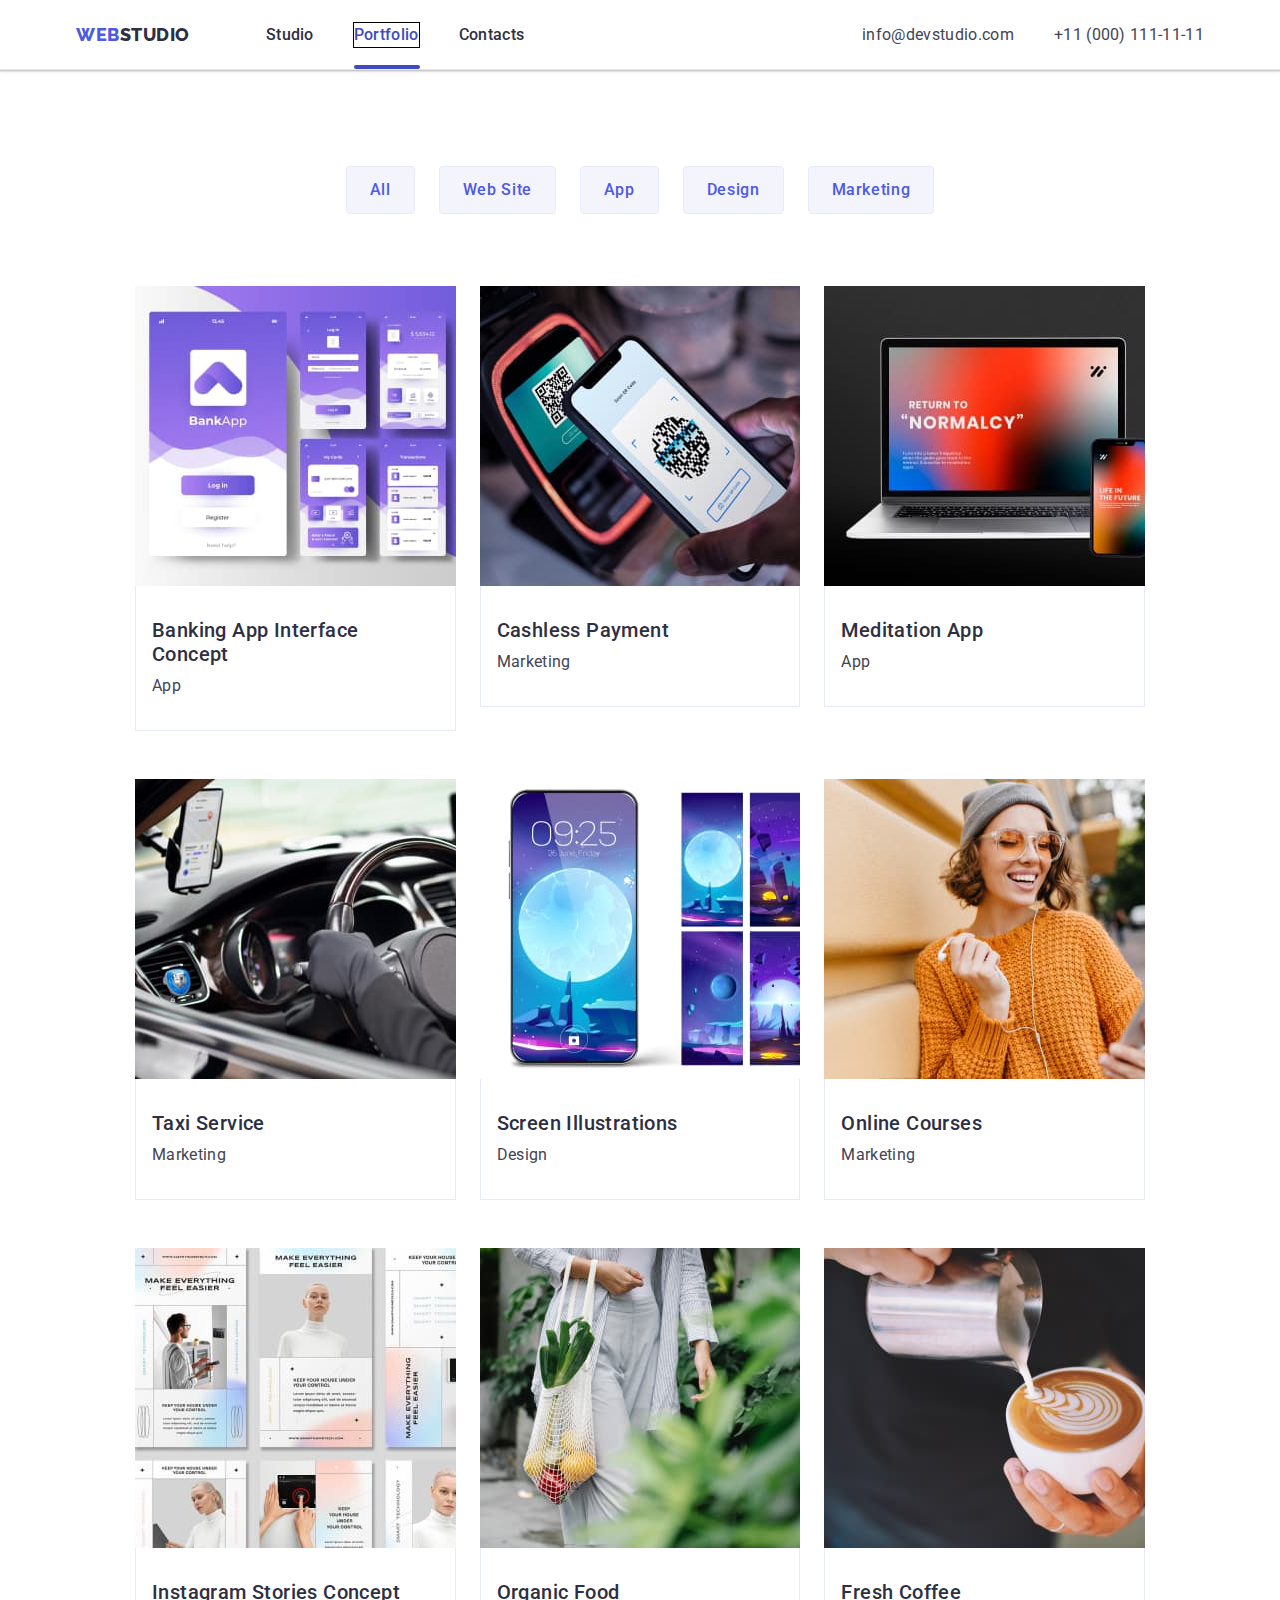
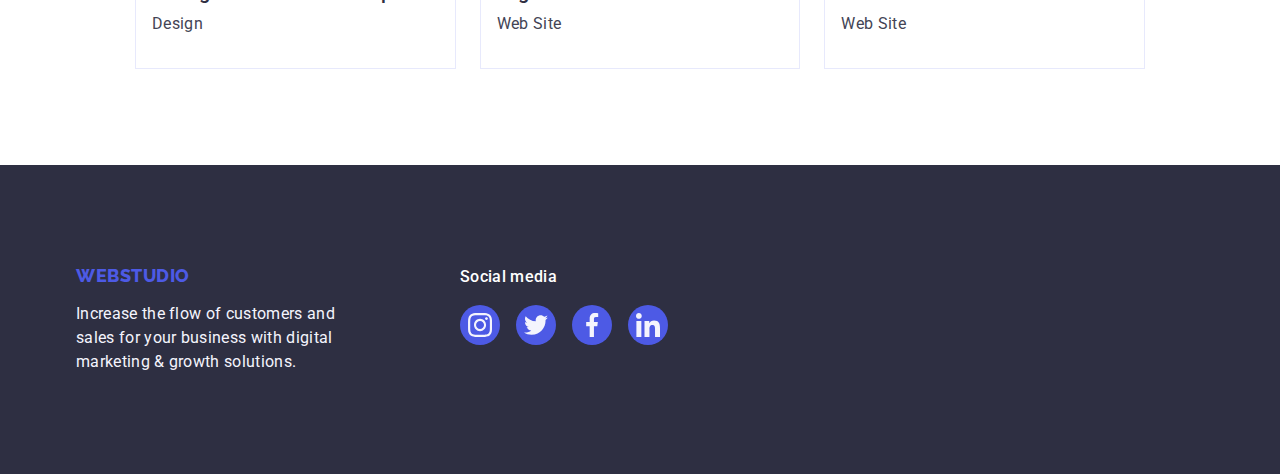
==== commit 41ac0075: "1" ====
--- a/portfolio.html
+++ b/portfolio.html
@@ -22,7 +22,7 @@
 
           <ul class="menu list">
             <li class="menu-item"><a class="menu-link link" href="./index.html">Studio</a></li>
-            <li class="menu-item"><a class="menu-link link" href="./portfolio.html">Portfolio</a></li>
+            <li class="menu-item"><a class="menu-link link-foot link" href="./portfolio.html">Portfolio</a></li>
             <li class="menu-item"><a class="menu-link link" href="">Contacts</a></li>
           </ul>
         </nav>
--- a/css/styles.css
+++ b/css/styles.css
@@ -51,7 +51,7 @@
 }
 
 .container {
-    width: 1158px;
+    max-width: 1158px;
     margin-left: auto;
     margin-right: auto;
     padding-left: 15px;
@@ -60,6 +60,10 @@
 
 
 /* ========================= COMPONENTS =========================== */
+
+
+
+
 
 /* LOGOTYPE HEADER */
 
@@ -93,9 +97,8 @@
 /* Contacts header */
 
 .menu-link {
-    padding-top: 24px;
-    padding-bottom: 24px;
     display: block;
+    
     font-weight: 500;
     font-size: 16px;
     line-height: 1.5;
@@ -104,14 +107,47 @@
     transition: color 250ms cubic-bezier(0.4, 0, 0.2, 1);
 }
 
+.link-index {
+    color: #404BBF;
+    outline: 1px solid black;
+
+}
+
+.link-index::after {
+    position: absolute;
+    display: block;
+    width: 48px;
+    height: 4px;
+    background-color: #404BBF;;
+    border-radius: 2px;
+    content: '';
+    left: -20;
+    bottom: 0;
+}
+
+.link-foot {
+    color: #404BBF;
+    outline: 1px solid black;
+}
+
+.link-foot::after {
+    position: absolute;
+    display: block;
+    width: 66px;
+    height: 4px;
+    background-color: #404BBF;
+    border-radius: 2px;
+    content: '';
+    left: -40;
+    bottom: 0;
+}
+
 .menu-link:hover,
 .menu-link:focus {
     color: var(--accent-bg-color);
 }
 
 .menu-link-contacts {
-    padding-top: 24px;
-    padding-bottom: 24px;
     display: block;
     font-size: 16px;
     line-height: 1.5;
@@ -163,7 +199,6 @@
     font-size: 16px;
     line-height: 1.5;
     letter-spacing: 0.02em;
-    margin-bottom: 8px;
 }
 
 .section-descrip-theme-light {
@@ -182,6 +217,7 @@
 .section-descrip-theme-dark {
     color: var(--white-color-secondary);
 }
+
 
 /* PORTFOLIO BUTTONS */
 
@@ -189,7 +225,7 @@
     border-radius: 4px;
     display: inline-block;
     border: 1px solid #E7E9FC;
-    padding: 12px 24px;
+    padding: 11px 23px;
     min-width: 69px;
     font-family: 'Roboto', sans-serif;
     font-weight: 500;
@@ -226,11 +262,45 @@
     overflow: hidden;
 }
 
+/* style-members */
+
+.members-list {
+    display: flex;
+    justify-content: center;
+    gap: 24px;
+}
+
+.style-members {
+    width: 100%;
+    height: 100%;
+}
+
+.style-members {
+    width: 40px;
+    height: 40px;
+    background-color: var(--logo-footer);
+    border-radius: 50%;
+    display: flex;
+    align-items: center;
+    justify-content: center;
+    transition: background-color 250ms cubic-bezier(0.4, 0, 0.2, 1);
+}
+
+.style-members:hover,
+.style-members:focus {
+    background-color: var(--accent-bg-color);
+}
+
+.members-svg {
+    fill: var(--white-color-secondary);
+}
+
 /* ========================= /COMPONENTS ========================== */
 
 /* ============================ HEADER ============================ */
 
 .page-header {
+    position: relative;
     border-bottom: 1px solid #e7e9fc;
     box-shadow: 0px 2px 1px rgba(46, 47, 66, 0.08), 0px 1px 1px rgba(46, 47, 66, 0.16), 0px 1px 6px rgba(46, 47, 66, 0.08)
 }
@@ -255,13 +325,15 @@
     align-items: center;
 }
 
-.menu-item {
-    margin-right: 40px;
-}
 
 .menu-item:not(:last-child) {
     margin-right: 40px;
 }
+
+.menu-item-cont:not(:last-child) {
+    margin-right: 40px;
+}
+
 
 .contacts {
     display: flex;
@@ -323,11 +395,6 @@
     .modal-btn:focus {
         background-color: var(--accent-bg-color);
     }
-    /* .container-hero {
-        padding-top: 188px;
-        padding-bottom: 188px;
-        
-} */
 
 /* =========================== /HERO ============================ */
 
@@ -351,10 +418,10 @@
     margin-right: 0;
 }
 
-.descripption-section {
-    padding-top: 120px;
-    padding-bottom: 120px;
-}
+.section-pad {
+    padding: 120px 0;
+}
+
 
 .container-description {
     display: flex;
@@ -382,9 +449,6 @@
     margin-right: 0;
 }
 
-.photos-section {
-    padding-bottom: 120px;
-}
 
 /* The members of a team flex */
 
@@ -396,7 +460,6 @@
 
 .employee-page{
     background-color: var(--white-color-secondary);
-    padding: 120px 0;
 }
 
 .employee-item {
@@ -435,10 +498,6 @@
     fill: currentColor;
 }
 
-.customers-page {
-    padding-top: 120px;
-    padding-bottom: 120px;
-}
 
 .customers-list {
     display: flex;
@@ -480,16 +539,6 @@
 .portfolio-item {
     width: calc((100% - 48px) / 3);
 }
-
-/* .portfolio-item:hover {
-    border: 1px solid #F4F4FD;
-    box-shadow: 0px 1px 6px rgba(46, 47, 66, 0.08), 0px 1px 1px rgba(46, 47, 66, 0.16), 0px 2px 1px rgba(46, 47, 66, 0.08);
-} */
-
-/* .link-hover {
-    display: block;
-} */
-
 
 .portfolio-wrapper-inside {
     border: 1px solid #e7e9fc;
@@ -608,52 +657,7 @@
     fill: var(--white-color-secondary);
 }
 
-
-/* .footer-a {
-    width: 100%;
-    height: 100%;
-    background-color: #4d5ae5;
-    
-} */
-
 /* =========================== /FOOTER PORTFOLIO ============================ */
-
-.members-list {
-    display: flex;
-    justify-content: center;
-    gap: 24px;
-}
-
-/* style-members */
-
-.style-members {
-    width: 100%;
-    height: 100%;
-}
-
-.style-members {
-    width: 40px;
-    height: 40px;
-    background-color: var(--logo-footer);
-    border-radius: 50%;
-    display: flex;
-    align-items: center;
-    justify-content: center;
-    transition: background-color 250ms cubic-bezier(0.4, 0, 0.2, 1);
-}
-
-.style-members:hover,
-.style-members:focus {
-    background-color: var(--accent-bg-color);
-}
-
-.members-svg {
-    fill: var(--white-color-secondary);
-}
-
-
-
-
 
 /* PORTFOLI 4 MODULE */
 
@@ -700,13 +704,83 @@
 
 .link-hover:hover,
 .link-hover:focus {
-    border: 1px solid #F4F4FD;
     box-shadow: 0px 1px 6px rgba(46, 47, 66, 0.08), 0px 1px 1px rgba(46, 47, 66, 0.16), 0px 2px 1px rgba(46, 47, 66, 0.08);
 }
 
 
 
 
+/* ================ THE NEW MODAL WINDOWv====================== */
+
+
+.backdrop {
+    position: fixed;
+    top: 0;
+    z-index: 100;
+    left: 0;
+    width: 100%;
+    height: 100%;
+    background-color:rgba(46, 47, 66, 0.4);
+
+    transition: opacity 250ms cubic-bezier(0.4, 0, 0.2, 1),
+    background-color 250ms cubic-bezier(0.4, 0, 0.2, 1), visibility 250ms cubic-bezier(0.4, 0, 0.2, 1),
+    background-color 250ms cubic-bezier(0.4, 0, 0.2, 1);
+}
+
+.backdrop.is-hidden {
+    opacity: 0;
+    visibility: hidden;
+    pointer-events: none;
+}
+
+.backdrop.is-hidden .modal {
+    transform: translate(-50%, -50%) scale(0,9);
+}
+
+.modal {
+    position: absolute;
+    top: 50%;
+    left: 50%;
+    transform: translate(-50%, -50%) scale(1);
+    width: 408px;
+    height: 576px;
+    background-color: #FCFCFC;
+    box-shadow: 0px 1px 1px rgba(0, 0, 0, 0.14), 0px 1px 3px rgba(0, 0, 0, 0.12), 0px 2px 1px rgba(0, 0, 0, 0.2);
+    border-radius: 4px;
+}
+
+.modal-close-btn {
+    position: absolute;
+    top: 24px;
+    right: 24px;
+
+    display: flex;
+    justify-content: center;
+    align-items: center;
+    
+    width: 24px;
+    height: 24px;
+    border-radius: 50%;
+    background-color: #E7E9FC;
+    border: 1px solid rgba(0, 0, 0, 0.1);
+    padding: 0;
+    fill: #2E2F42;
+    transition: color 250ms cubic-bezier(0.4, 0, 0.2, 1), background-color 250ms cubic-bezier(0.4, 0, 0.2, 1);
+}
+
+.modal-close-btn:hover,
+.modal-close-btn:focus {
+    background-color: var(--accent-bg-color);
+}
+
+.modal-close-btn-icon {
+    transition: color 250ms cubic-bezier(0.4, 0, 0.2, 1), background-color 250ms cubic-bezier(0.4, 0, 0.2, 1);
+}
+
+.modal-close-btn:hover .modal-close-btn-icon,
+.modal-close-btn:focus .modal-close-btn-icon {
+    fill: var(--white-color);
+}
 
 
 
@@ -790,3 +864,9 @@
     color: var(--primary-text-color);
 } */
 
+
+
+
+.section-doing {
+    padding-bottom: 120px;
+}